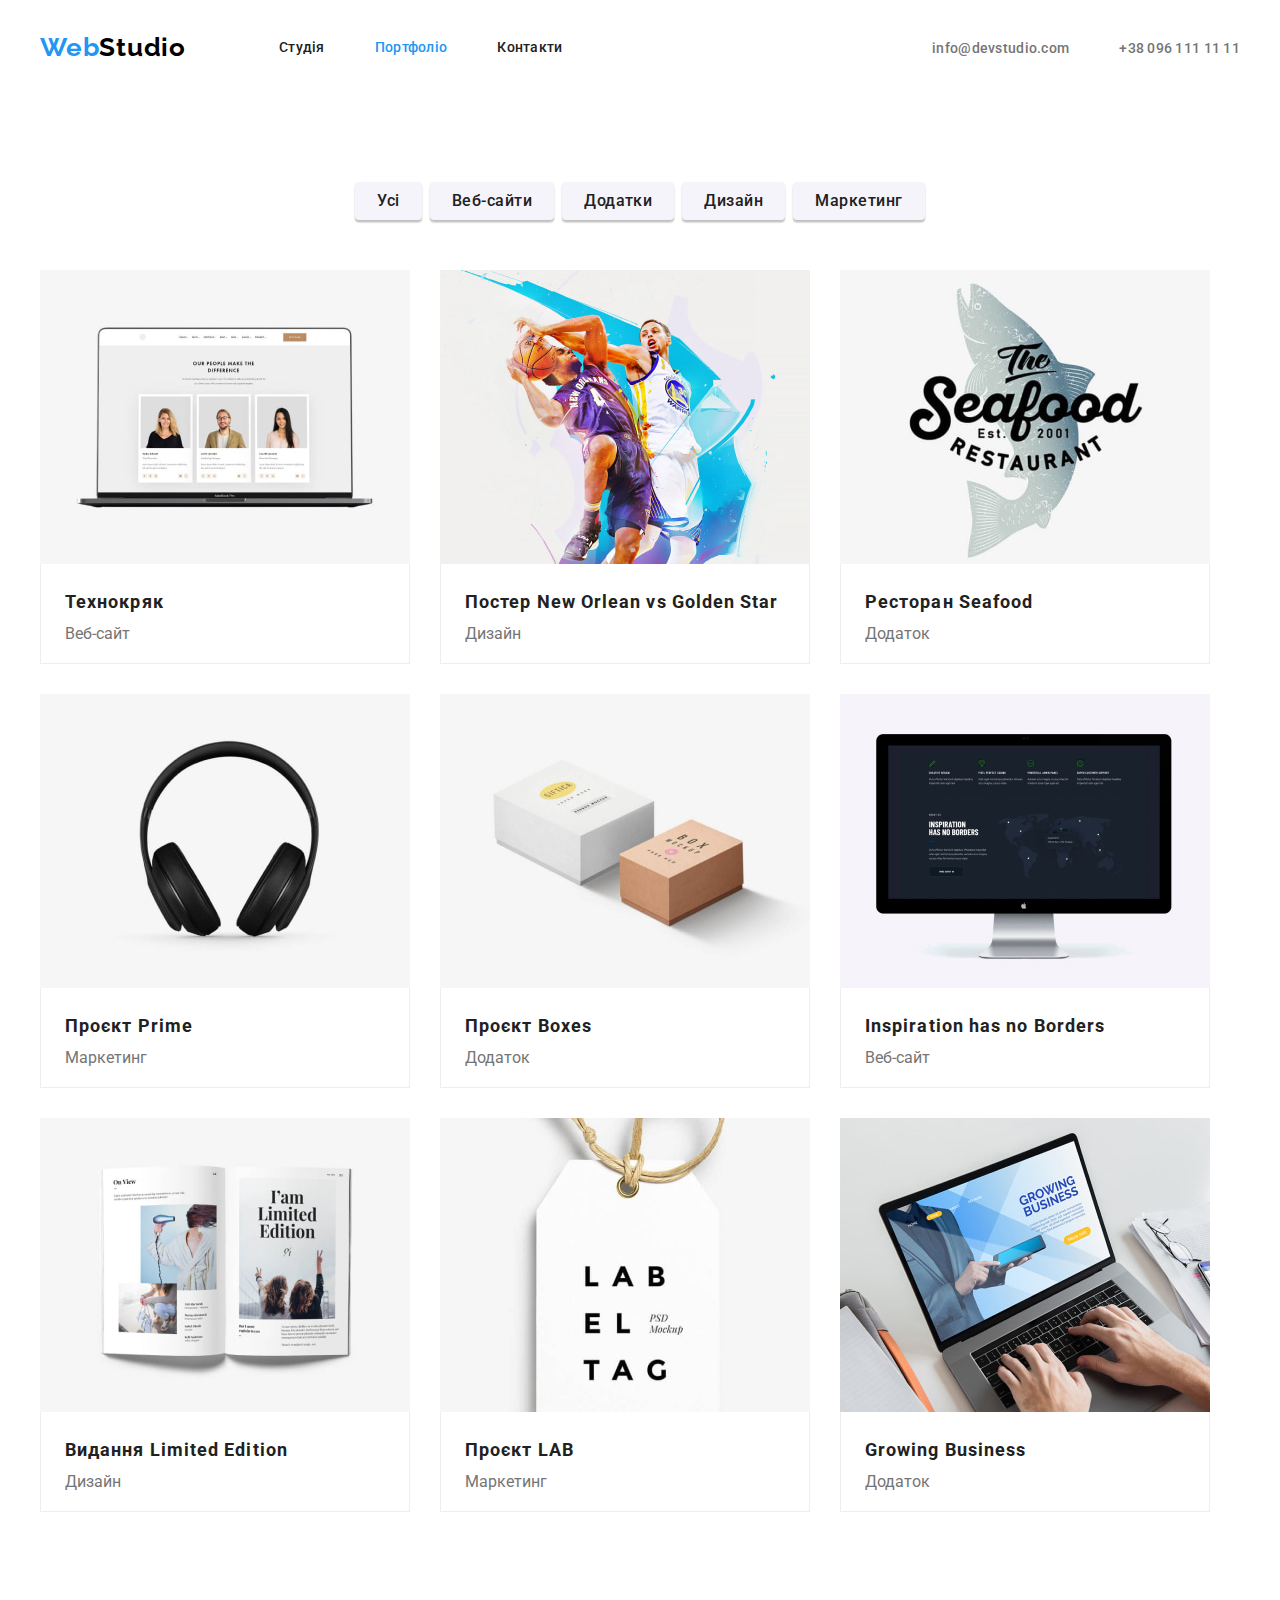
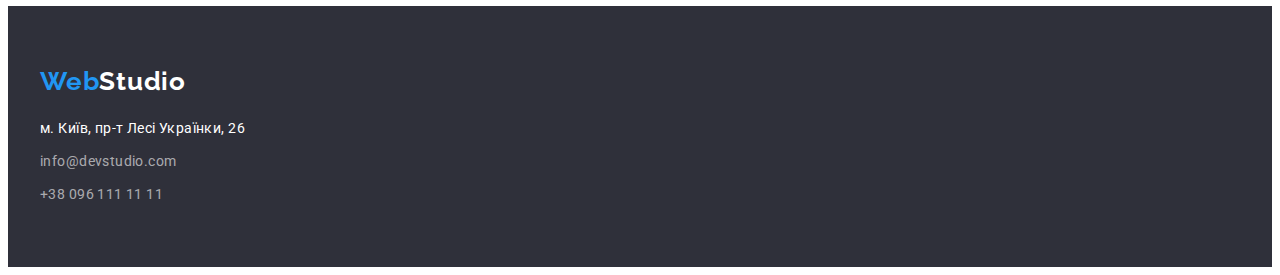
==== portfolio.html @ addada61 "Initial commit" ====
<!DOCTYPE html>
<html lang="uk">
  <head>
    <meta charset="UTF-8" />
    <meta http-equiv="X-UA-Compatible" content="IE=edge" />
    <meta name="viewport" content="width=device-width, initial-scale=1.0" />
    <title>Web studio (Version2.1) - Figma</title>
    <link
      href="https://fonts.googleapis.com/css2?family=Raleway:wght@700&family=Roboto:wght@400;500;700;900&display=swap"
      rel="stylesheet"
    />
    <!-- normalize -->
    <link
      rel="stylesheet"
      href="https://cdnjs.cloudflare.com/ajax/libs/modern-normalize/1.1.0/modern-normalize.min.css"
      integrity="sha512-wpPYUAdjBVSE4KJnH1VR1HeZfpl1ub8YT/NKx4PuQ5NmX2tKuGu6U/JRp5y+Y8XG2tV+wKQpNHVUX03MfMFn9Q=="
      crossorigin="anonymous"
      referrerpolicy="no-referrer"
    />
    <link rel="stylesheet" href="./css/styles.css" />
  </head>
  <body>
    <!-- Шапка -->
    <header>
      <div class="container header-container">
        <nav class="nav">
          <a href="./index.html" class="nav-link-logo"
            ><span class="nav-logo">Web</span><span class="nav-logocolor">Studio</span></a
          >
          <ul class="header-list">
            <li>
              <a class="nav-link" href="./index.html">Студія</a>
            </li>
            <li>
              <a href="./portfolio.html" class="current nav-link">Портфоліо</a>
            </li>
            <li>
              <a href="" class="nav-link">Контакти</a>
            </li>
          </ul>
        </nav>
        <ul class="header-group">
          <li><a href="mailto:info@devstudio.com" class="contact">info@devstudio.com</a></li>
          <li><a href="tel:+380961111111" class="contact">+38 096 111 11 11</a></li>
        </ul>
      </div>
    </header>
    <!-- Головна -->
    <main>
      <section class="container portfolio-container">
        <h1 class="visually-hidden">Портфоліо</h1>
        <ul class="radio-buttons">
          <li><button type="button" class="radio-button">Усі</button></li>
          <li><button type="button" class="radio-button">Веб-сайти</button></li>
          <li><button type="button" class="radio-button">Додатки</button></li>
          <li><button type="button" class="radio-button">Дизайн</button></li>
          <li><button type="button" class="radio-button">Маркетинг</button></li>
        </ul>
        <ul class="portfolio-list">
          <li>
            <a href="">
              <img src="./images/img8.jpg" alt="ноутбук" width="370" height="294" />
              <div class="border-item">
                <h2 class="work-title">Технокряк</h2>
                <p>Веб-сайт</p>
              </div>
            </a>
          </li>
          <li>
            <a href="">
              <img src="./images/img9.jpg" alt="баскетболісти" width="370" height="294" />
              <div class="border-item">
                <h2 class="work-title">Постер New Orlean vs Golden Star</h2>
                <p>Дизайн</p>
              </div>
            </a>
          </li>
          <li>
            <a href="">
              <img src="./images/img10.jpg" alt="логотип ресторану" width="370" height="294" />
              <div class="border-item">
                <h2 class="work-title">Ресторан Seafood</h2>
                <p>Додаток</p>
              </div>
            </a>
          </li>
          <li>
            <a href="">
              <img src="./images/img11.jpg" alt="навушники" width="370" height="294" />
              <div class="border-item">
                <h2 class="work-title">Проєкт Prime</h2>
                <p>Маркетинг</p>
              </div>
            </a>
          </li>
          <li>
            <a href="">
              <img src="./images/img13.jpg" alt="дві коробки" width="370" height="294" />
              <div class="border-item">
                <h2 class="work-title">Проєкт Boxes</h2>
                <p>Додаток</p>
              </div>
            </a>
          </li>
          <li>
            <a href="">
              <img src="./images/img12.jpg" alt="монітор" width="370" height="294" />
              <div class="border-item">
                <h2 class="work-title">Inspiration has no Borders</h2>
                <p>Веб-сайт</p>
              </div>
            </a>
          </li>
          <li>
            <a href="">
              <img src="./images/img14.jpg" alt="книжка" width="370" height="294" />
              <div class="border-item">
                <h2 class="work-title">Видання Limited Edition</h2>
                <p>Дизайн</p>
              </div>
            </a>
          </li>
          <li>
            <a href="">
              <img src="./images/img15.jpg" alt="бірка" width="370" height="294" />
              <div class="border-item">
                <h2 class="work-title">Проєкт LAB</h2>
                <p>Маркетинг</p>
              </div>
            </a>
          </li>
          <li>
            <a href="">
              <img src="./images/img16.jpg" alt="ноутбук" width="370" height="294" />
              <div class="border-item">
                <h2 class="work-title">Growing Business</h2>
                <p>Додаток</p>
              </div>
            </a>
          </li>
        </ul>
      </section>
    </main>

    <!-- Підвал -->
    <footer class="footer">
      <div class="container">
        <a href="./index.html" class="footer-logo"
          ><span class="footer-logo-color">Web</span><span class="footer-logocolor">Studio</span></a
        >
        <address>
          <ul class="adress-list">
            <li>
              <a
                href="https://goo.gl/maps/HY2AUErTmm1fDFxa6"
                target="_blank"
                rel="noopener noreferrer"
                class="footer-map-contact"
                >м. Київ, пр-т Лесі Українки, 26</a
              >
            </li>
            <li>
              <a href="mailto:info@devstudio.com" class="footer-contact">info@devstudio.com</a>
            </li>
            <li><a href="tel:+380961111111" class="footer-contact">+38 096 111 11 11</a></li>
          </ul>
        </address>
      </div>
    </footer>
  </body>
</html>
---- css/styles.css ----
:root {
  --button-color: #2196f3;
  --headline-color: #212121;
  --text-color: #757575;
  --main-cl: #ffffff;
  --section-bg-cl: #2f303a;
  --nav-logo-cl: #000000;
  --bcg-btn-cl: #f5f4fa;
}

body {
  background-color: var(--main-cl);
  color: var(--text-color);
  font-family: 'Roboto', sans-serif;
}

/* Reset */

a {
  text-decoration: none;
}

ul {
  list-style: none;
}

h1,
h2,
h3,
h4,
h5,
h6,
p,
ul {
  margin: 0;
  padding: 0;
}

img {
  display: block;
}

/* Index.html */
/* Шапка */

.container {
  width: 1200px;
  padding-right: 15px;
  padding-left: 15px;
  margin-right: auto;
  margin-left: auto;
}

.section {
  padding-top: 94px;
  padding-bottom: 94px;
}

.header-list {
  display: flex;
  margin-left: 93px;
  gap: 50px;
}

.header-container {
  display: flex;
  align-items: center;
}

.nav {
  display: flex;
  align-items: center;
  margin-right: auto;
}

.header-group {
  display: flex;
  gap: 50px;
}

.nav-link-logo {
  font-family: 'Raleway';
  font-weight: 700;
  font-size: 26px;
  line-height: 1.2;
  letter-spacing: 0.03em;
}

.nav-logo {
  color: var(--button-color);
}

.nav-logocolor {
  color: var(--nav-logo-cl);
}

.nav-link {
  color: var(--headline-color);
  font-weight: 500;
  font-size: 14px;
  line-height: 1.14;
  letter-spacing: 0.02em;
  padding-top: 32px;
  padding-bottom: 32px;
  display: block;
}

.nav-link:hover,
.nav-link:focus {
  color: var(--button-color);
}

.current {
  color: var(--button-color);
}

.contact {
  color: var(--text-color);
  font-family: 'Roboto';
  font-weight: 500;
  font-size: 14px;
  line-height: 1.14;
  letter-spacing: 0.02em;
}

.contact:hover,
.contact:focus {
  color: var(--button-color);
}

/* Головна */

.hero-section {
  background-color: var(--section-bg-cl);
  padding-top: 200px;
  padding-bottom: 200px;
}

h1 {
  color: var(--main-cl);
  font-weight: 900;
  font-size: 44px;
  line-height: 1.36;
  text-align: center;
  letter-spacing: 0.06em;
  text-transform: uppercase;
  margin-bottom: 30px;
  width: 696px;
  margin-left: auto;
  margin-right: auto;
}

.button-order {
  display: block;
  margin-right: auto;
  margin-left: auto;
  color: var(--main-cl);
  background-color: var(--button-color);
  font-family: 'Roboto';
  font-weight: 700;
  font-size: 16px;
  line-height: 1.88;
  letter-spacing: 0.06em;
  cursor: pointer;
  border: none;
  width: 216px;
  height: 50px;
}

.about-us {
  display: inline-flex;
  gap: 30px;
}

.about-us li {
  width: 270px;
}

.about-us li h3 {
  margin-bottom: 10px;
}

.about ul li p {
  font-size: 14px;
  line-height: 1.71;
}

.about h3 {
  color: var(--headline-color);
  font-weight: 700;
  font-size: 14px;
  line-height: 1.14;
  letter-spacing: 0.03em;
  text-transform: uppercase;
}

.work {
  padding-top: 0;
}

.title {
  color: var(--headline-color);
  font-weight: 700;
  font-size: 36px;
  line-height: 1.17;
  text-align: center;
  letter-spacing: 0.03em;
  margin-bottom: 50px;
}

.our-work {
  display: flex;
  gap: 30px;
}

.team {
  background-color: #f5f4fa;
}

.our-team {
  display: flex;
  gap: 30px;
}

.our-team-list {
  box-shadow: 0px 1px 3px rgba(0, 0, 0, 0.12), 0px 1px 1px rgba(0, 0, 0, 0.14),
    0px 2px 1px rgba(0, 0, 0, 0.2);
  border-radius: 0px 0px 4px 4px;
}

.team h3 {
  color: var(--headline-color);
  font-weight: 500;
  font-size: 16px;
  line-height: 1.19;
  text-align: center;
  letter-spacing: 0.03em;
  margin-bottom: 10px;
}

.our-teammate {
  padding-top: 30px;
  padding-bottom: 30px;
}

.team p {
  font-weight: 400;
  font-size: 16px;
  line-height: 1.19;
  text-align: center;
  letter-spacing: 0.03em;
}

/* Підвал */

.footer {
  background-color: #2f303a;
  padding-bottom: 60px;
  padding-top: 60px;
}

.footer-logo {
  font-family: 'Raleway';
  font-weight: 700;
  font-size: 26px;
  line-height: 1.2;
  letter-spacing: 0.03em;
}

.footer-logo-color {
  color: var(--button-color);
}

.footer-logocolor {
  color: var(--main-cl);
}

address {
  margin-top: 20px;
}

.adress-list {
  font-weight: 400;
  font-size: 14px;
  line-height: 1.71;
  letter-spacing: 0.03em;
  font-style: normal;
}

.footer .adress-list li {
  margin-bottom: 9px;
}

.footer .adress-list li:last-child {
  margin: 0;
}

.footer-map-contact {
  color: var(--main-cl);
}

.footer-map-contact:hover,
.footer-map-contact:focus {
  color: var(--button-color);
}

.footer-contact {
  color: rgba(255, 255, 255, 0.6);
}

.footer-contact:hover,
.footer-contact:focus {
  color: var(--button-color);
}

/* Portfolio.html */

.portfolio-list {
  display: flex;
  flex-wrap: wrap;
  gap: 30px;
}

.radio-button {
  font-family: inherit;
  color: var(--headline-color);
  background-color: var(--bcg-btn-cl);
  font-weight: 500;
  font-size: 16px;
  line-height: 1.62;
  text-align: center;
  letter-spacing: 0.03em;
  border: 0;
  cursor: pointer;
  box-shadow: 0px 3px 1px rgba(0, 0, 0, 0.1), 0px 1px 2px rgba(0, 0, 0, 0.08),
    0px 2px 2px rgba(0, 0, 0, 0.12);
  border-radius: 4px;
  padding-top: 6px;
  padding-bottom: 6px;
  padding-left: 22px;
  padding-right: 22px;
  border-radius: 4px;
}

.radio-button:hover,
.radio-button:focus {
  color: var(--main-cl);
  background-color: var(--button-color);
  box-shadow: 0px 3px 1px rgba(0, 0, 0, 0.1), 0px 1px 2px rgba(0, 0, 0, 0.08),
    0px 2px 2px rgba(0, 0, 0, 0.12);
  border-radius: 4px;
}

.radio-buttons {
  display: flex;
  justify-content: center;
  gap: 8px;
  margin-left: auto;
  margin-right: auto;
  margin-bottom: 50px;
}

.visually-hidden {
  position: absolute;
  width: 1px;
  height: 1px;
  margin: -1px;
  border: 0;
  padding: 0;
  white-space: nowrap;
  clip-path: inset(100%);
  clip: rect(0 0 0 0);
  overflow: hidden;
}

.work-title {
  color: var(--headline-color);
  font-weight: 700;
  font-size: 18px;
  line-height: 2;
  letter-spacing: 0.06em;
}

.work p {
  color: var(--text-color);
  font-size: 16px;
  line-height: calc(30 / 16);
  letter-spacing: 0.03em;
}

.work-title {
  text-align: left;
  margin-bottom: 4px;
}

.portfolio-list li p {
  text-align: left;
  color: var(--text-color);
}

.border-item {
  border: 1px solid #eeeeee;
  border-top: none;
  padding-top: 20px;
  padding-right: 24px;
  padding-bottom: 20px;
  padding-left: 24px;
}

.portfolio-container {
  padding-bottom: 94px;
  padding-top: 94px;
}
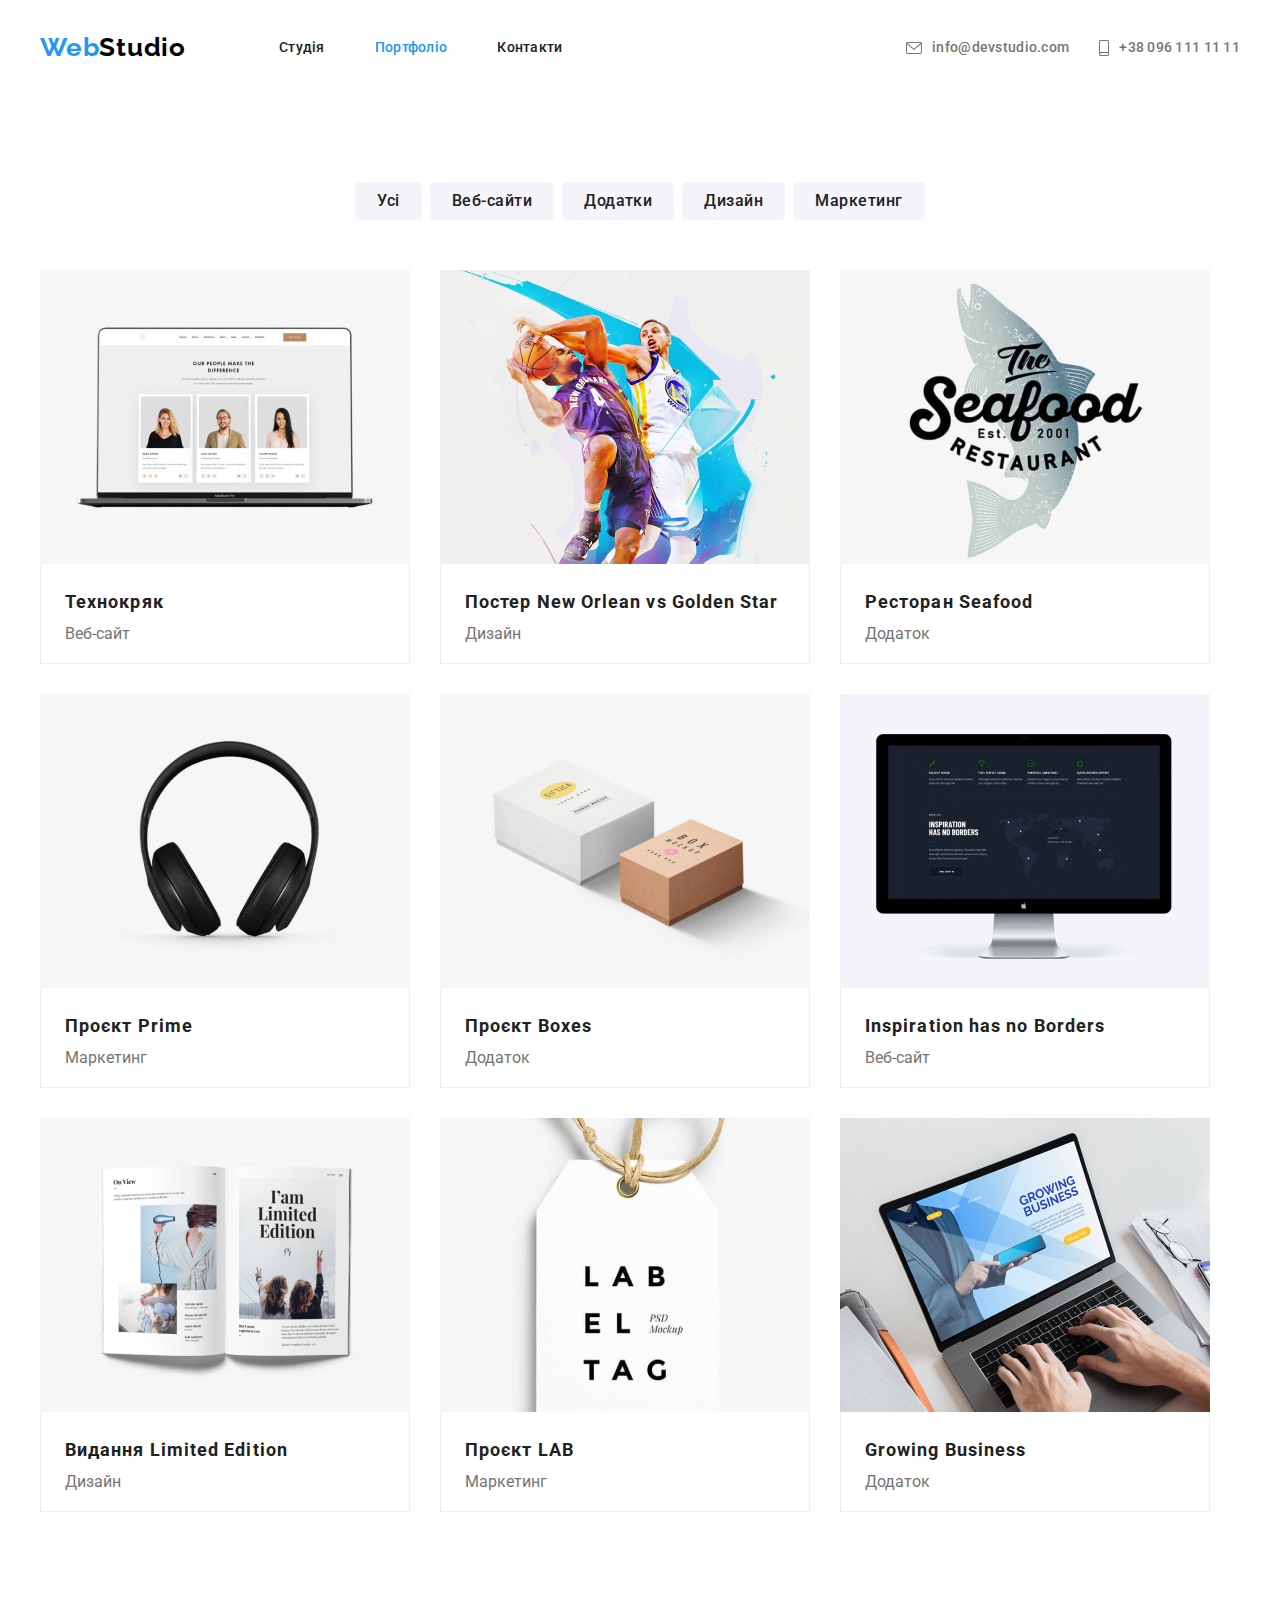
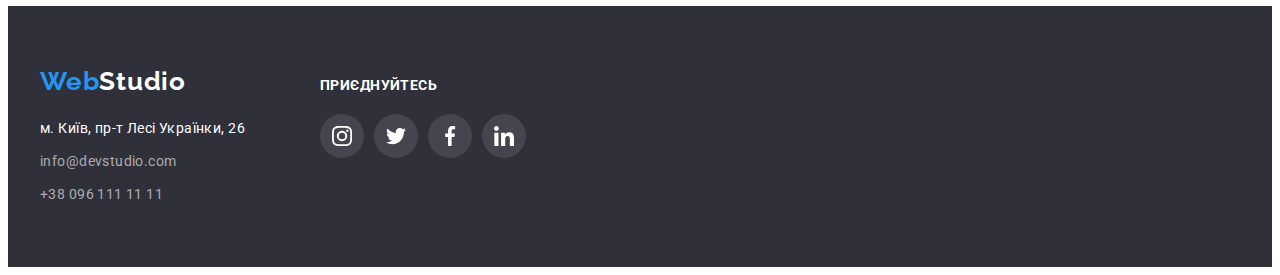
==== commit 51d7ffe9: "complete-hw-04" ====
--- a/portfolio.html
+++ b/portfolio.html
@@ -40,131 +40,218 @@
           </ul>
         </nav>
         <ul class="header-group">
-          <li><a href="mailto:info@devstudio.com" class="contact">info@devstudio.com</a></li>
-          <li><a href="tel:+380961111111" class="contact">+38 096 111 11 11</a></li>
+          <li>
+            <a href="mailto:info@devstudio.com" class="contact">
+              <svg class="" width="16" height="12">
+                <use href="./images/icons.svg#icon-mail"></use>
+              </svg>
+              info@devstudio.com
+            </a>
+          </li>
+          <li>
+            <a href="tel:+380961111111" class="contact">
+              <svg width="10" height="16">
+                <use href="./images/icons.svg#icon-smartphone"></use>
+              </svg>
+              +38 096 111 11 11</a
+            >
+          </li>
         </ul>
       </div>
     </header>
     <!-- Головна -->
     <main>
-      <section class="container portfolio-container">
-        <h1 class="visually-hidden">Портфоліо</h1>
-        <ul class="radio-buttons">
-          <li><button type="button" class="radio-button">Усі</button></li>
-          <li><button type="button" class="radio-button">Веб-сайти</button></li>
-          <li><button type="button" class="radio-button">Додатки</button></li>
-          <li><button type="button" class="radio-button">Дизайн</button></li>
-          <li><button type="button" class="radio-button">Маркетинг</button></li>
-        </ul>
-        <ul class="portfolio-list">
-          <li>
-            <a href="">
-              <img src="./images/img8.jpg" alt="ноутбук" width="370" height="294" />
-              <div class="border-item">
-                <h2 class="work-title">Технокряк</h2>
-                <p>Веб-сайт</p>
-              </div>
-            </a>
-          </li>
-          <li>
-            <a href="">
-              <img src="./images/img9.jpg" alt="баскетболісти" width="370" height="294" />
-              <div class="border-item">
-                <h2 class="work-title">Постер New Orlean vs Golden Star</h2>
-                <p>Дизайн</p>
-              </div>
-            </a>
-          </li>
-          <li>
-            <a href="">
-              <img src="./images/img10.jpg" alt="логотип ресторану" width="370" height="294" />
-              <div class="border-item">
-                <h2 class="work-title">Ресторан Seafood</h2>
-                <p>Додаток</p>
-              </div>
-            </a>
-          </li>
-          <li>
-            <a href="">
-              <img src="./images/img11.jpg" alt="навушники" width="370" height="294" />
-              <div class="border-item">
-                <h2 class="work-title">Проєкт Prime</h2>
-                <p>Маркетинг</p>
-              </div>
-            </a>
-          </li>
-          <li>
-            <a href="">
-              <img src="./images/img13.jpg" alt="дві коробки" width="370" height="294" />
-              <div class="border-item">
-                <h2 class="work-title">Проєкт Boxes</h2>
-                <p>Додаток</p>
-              </div>
-            </a>
-          </li>
-          <li>
-            <a href="">
-              <img src="./images/img12.jpg" alt="монітор" width="370" height="294" />
-              <div class="border-item">
-                <h2 class="work-title">Inspiration has no Borders</h2>
-                <p>Веб-сайт</p>
-              </div>
-            </a>
-          </li>
-          <li>
-            <a href="">
-              <img src="./images/img14.jpg" alt="книжка" width="370" height="294" />
-              <div class="border-item">
-                <h2 class="work-title">Видання Limited Edition</h2>
-                <p>Дизайн</p>
-              </div>
-            </a>
-          </li>
-          <li>
-            <a href="">
-              <img src="./images/img15.jpg" alt="бірка" width="370" height="294" />
-              <div class="border-item">
-                <h2 class="work-title">Проєкт LAB</h2>
-                <p>Маркетинг</p>
-              </div>
-            </a>
-          </li>
-          <li>
-            <a href="">
-              <img src="./images/img16.jpg" alt="ноутбук" width="370" height="294" />
-              <div class="border-item">
-                <h2 class="work-title">Growing Business</h2>
-                <p>Додаток</p>
-              </div>
-            </a>
-          </li>
-        </ul>
+      <section class="portfolio-container">
+        <div class="container">
+          <h1 class="visually-hidden">Портфоліо</h1>
+          <ul class="radio-buttons">
+            <li><button type="button" class="radio-button">Усі</button></li>
+            <li><button type="button" class="radio-button">Веб-сайти</button></li>
+            <li><button type="button" class="radio-button">Додатки</button></li>
+            <li><button type="button" class="radio-button">Дизайн</button></li>
+            <li><button type="button" class="radio-button">Маркетинг</button></li>
+          </ul>
+          <ul class="portfolio-list">
+            <li>
+              <div class="box-item">
+                <a href="">
+                  <img src="./images/img8.jpg" alt="ноутбук" width="370" height="294" />
+                  <div class="border-item">
+                    <h2 class="work-title">Технокряк</h2>
+                    <p>Веб-сайт</p>
+                  </div>
+                </a>
+              </div>
+            </li>
+            <li>
+              <div class="box-item">
+                <a href="">
+                  <img src="./images/img9.jpg" alt="баскетболісти" width="370" height="294" />
+                  <div class="border-item">
+                    <h2 class="work-title">Постер New Orlean vs Golden Star</h2>
+                    <p>Дизайн</p>
+                  </div>
+                </a>
+              </div>
+            </li>
+            <li>
+              <div class="box-item">
+                <a href="">
+                  <img src="./images/img10.jpg" alt="логотип ресторану" width="370" height="294" />
+                  <div class="border-item">
+                    <h2 class="work-title">Ресторан Seafood</h2>
+                    <p>Додаток</p>
+                  </div>
+                </a>
+              </div>
+            </li>
+            <li>
+              <div class="box-item">
+                <a href="">
+                  <img src="./images/img11.jpg" alt="навушники" width="370" height="294" />
+                  <div class="border-item">
+                    <h2 class="work-title">Проєкт Prime</h2>
+                    <p>Маркетинг</p>
+                  </div>
+                </a>
+              </div>
+            </li>
+            <li>
+              <div class="box-item">
+                <a href="">
+                  <img src="./images/img13.jpg" alt="дві коробки" width="370" height="294" />
+                  <div class="border-item">
+                    <h2 class="work-title">Проєкт Boxes</h2>
+                    <p>Додаток</p>
+                  </div>
+                </a>
+              </div>
+            </li>
+            <li>
+              <div class="box-item">
+                <a href="">
+                  <img src="./images/img12.jpg" alt="монітор" width="370" height="294" />
+                  <div class="border-item">
+                    <h2 class="work-title">Inspiration has no Borders</h2>
+                    <p>Веб-сайт</p>
+                  </div>
+                </a>
+              </div>
+            </li>
+            <li>
+              <div class="box-item">
+                <a href="">
+                  <img src="./images/img14.jpg" alt="книжка" width="370" height="294" />
+                  <div class="border-item">
+                    <h2 class="work-title">Видання Limited Edition</h2>
+                    <p>Дизайн</p>
+                  </div>
+                </a>
+              </div>
+            </li>
+            <li>
+              <div class="box-item">
+                <a href="">
+                  <img src="./images/img15.jpg" alt="бірка" width="370" height="294" />
+                  <div class="border-item">
+                    <h2 class="work-title">Проєкт LAB</h2>
+                    <p>Маркетинг</p>
+                  </div>
+                </a>
+              </div>
+            </li>
+            <li>
+              <div class="box-item">
+                <a href="">
+                  <img src="./images/img16.jpg" alt="ноутбук" width="370" height="294" />
+                  <div class="border-item">
+                    <h2 class="work-title">Growing Business</h2>
+                    <p>Додаток</p>
+                  </div>
+                </a>
+              </div>
+            </li>
+          </ul>
+        </div>
       </section>
     </main>
 
     <!-- Підвал -->
-    <footer class="footer">
-      <div class="container">
-        <a href="./index.html" class="footer-logo"
-          ><span class="footer-logo-color">Web</span><span class="footer-logocolor">Studio</span></a
-        >
-        <address>
-          <ul class="adress-list">
-            <li>
-              <a
-                href="https://goo.gl/maps/HY2AUErTmm1fDFxa6"
-                target="_blank"
-                rel="noopener noreferrer"
-                class="footer-map-contact"
-                >м. Київ, пр-т Лесі Українки, 26</a
-              >
-            </li>
-            <li>
-              <a href="mailto:info@devstudio.com" class="footer-contact">info@devstudio.com</a>
-            </li>
-            <li><a href="tel:+380961111111" class="footer-contact">+38 096 111 11 11</a></li>
-          </ul>
-        </address>
+    <footer>
+      <div class="container footer">
+        <div class="adress-footer">
+          <a href="./index.html" class="footer-logo"
+            ><span class="footer-logo-color">Web</span
+            ><span class="footer-logocolor">Studio</span></a
+          >
+          <address class="address">
+            <ul class="adress-list">
+              <li>
+                <a
+                  href="https://goo.gl/maps/HY2AUErTmm1fDFxa6"
+                  target="_blank"
+                  rel="noopener noreferrer"
+                  class="footer-map-contact"
+                  >м. Київ, пр-т Лесі Українки, 26</a
+                >
+              </li>
+              <li>
+                <a href="mailto:info@devstudio.com" class="footer-contact">info@devstudio.com</a>
+              </li>
+              <li><a href="tel:+380961111111" class="footer-contact">+38 096 111 11 11</a></li>
+            </ul>
+          </address>
+        </div>
+
+        <div class="our-social-links">
+          <h2 class="join-in">Приєднуйтесь</h2>
+          <ul class="social-links">
+            <li class="social-item">
+              <a
+                class="social-link-footer"
+                href="https://instagram.com"
+                target="_blank"
+                rel="noopener noreferrer"
+                aria-label="Instagram"
+                ><svg class="social-icon-footer" width="20" height="20">
+                  <use href="./images/icons.svg#icon-instagram"></use></svg
+              ></a>
+            </li>
+            <li class="social-item">
+              <a
+                class="social-link-footer"
+                href="https://twitter.com"
+                target="_blank"
+                rel="noopener noreferrer"
+                aria-label="Twitter"
+                ><svg class="social-icon-footer" width="20" height="20">
+                  <use href="./images/icons.svg#icon-twitter"></use></svg
+              ></a>
+            </li>
+            <li class="social-item">
+              <a
+                class="social-link-footer"
+                href="https://facebook.com"
+                target="_blank"
+                rel="noopener noreferrer"
+                aria-label="Facebook"
+                ><svg class="social-icon-footer" width="20" height="20">
+                  <use href="./images/icons.svg#icon-facebook"></use></svg
+              ></a>
+            </li>
+            <li class="social-item">
+              <a
+                class="social-link-footer"
+                href="https://linkedin.com"
+                target="_blank"
+                rel="noopener noreferrer"
+                aria-label="LinkedIn"
+                ><svg class="social-icon-footer" width="20" height="20">
+                  <use href="./images/icons.svg#icon-linkedin"></use></svg
+              ></a>
+            </li>
+          </ul>
+        </div>
       </div>
     </footer>
   </body>
--- a/css/styles.css
+++ b/css/styles.css
@@ -75,7 +75,7 @@
 
 .header-group {
   display: flex;
-  gap: 50px;
+  gap: 30px;
 }
 
 .nav-link-logo {
@@ -115,25 +115,46 @@
 }
 
 .contact {
+  display: flex;
+  align-items: center;
+  gap: 10px;
   color: var(--text-color);
   font-family: 'Roboto';
   font-weight: 500;
   font-size: 14px;
   line-height: 1.14;
   letter-spacing: 0.02em;
+  fill: var(--text-color);
+}
+
+.mail {
+  gap: 10px;
+  fill: currentColor;
 }
 
 .contact:hover,
 .contact:focus {
   color: var(--button-color);
+  fill: var(--button-color);
 }
 
 /* Головна */
 
 .hero-section {
+  padding-bottom: 0;
+  padding-top: 0;
+}
+
+.overlay {
   background-color: var(--section-bg-cl);
   padding-top: 200px;
   padding-bottom: 200px;
+
+  width: 1600px;
+  height: 600px;
+  background-image: linear-gradient(to right, #2f303a66, #2f303a66), url(/images/bcgimg.jpg);
+  background-repeat: no-repeat;
+  background-position: 50% 50%;
 }
 
 h1 {
@@ -167,6 +188,20 @@
   height: 50px;
 }
 
+.about-us-bcg {
+  display: flex;
+  align-items: center;
+  justify-content: center;
+  width: 270px;
+  height: 120px;
+  background-color: var(--bcg-btn-cl);
+  border-radius: 4px;
+  margin-bottom: 30px;
+}
+
+.icon-list {
+}
+
 .about-us {
   display: inline-flex;
   gap: 30px;
@@ -217,9 +252,45 @@
   background-color: #f5f4fa;
 }
 
+/* social links */
+
+.social-list {
+  display: flex;
+  gap: 10px;
+  justify-content: center;
+}
+
 .our-team {
   display: flex;
   gap: 30px;
+}
+
+.team-position {
+  margin-bottom: 16px;
+}
+
+.social-link {
+  display: flex;
+  align-items: center;
+  justify-content: center;
+  width: 44px;
+  height: 44px;
+  border-radius: 50%;
+  background-color: var(--main-cl);
+}
+
+.social-link:hover,
+.social-link:focus {
+  background-color: var(--button-color);
+}
+
+.social-icon {
+  fill: #afb1b8;
+}
+
+.social-link:hover .social-icon,
+.social-link:focus .social-icon {
+  fill: var(--main-cl);
 }
 
 .our-team-list {
@@ -251,12 +322,51 @@
   letter-spacing: 0.03em;
 }
 
+.our-clients-list {
+  display: flex;
+  gap: 30px;
+  justify-content: center;
+}
+
+.clients-link {
+  display: flex;
+  align-items: center;
+  justify-content: center;
+  width: 170px;
+  height: 92px;
+  border: 1px solid #afb1b8;
+  border-radius: 4px;
+}
+
+.clients-link:hover,
+.clients-link:focus {
+  border: 1px solid var(--button-color);
+}
+
+.clients-link:hover .icon-client-logo,
+.clients-link:focus .icon-client-logo {
+  fill: var(--button-color);
+}
+
+.icon-client-logo {
+  fill: #afb1b8;
+}
+
 /* Підвал */
 
 .footer {
+  display: flex;
+  align-items: baseline;
+}
+
+footer {
   background-color: #2f303a;
   padding-bottom: 60px;
   padding-top: 60px;
+}
+
+.adress-footer {
+  margin-right: 75px;
 }
 
 .footer-logo {
@@ -311,6 +421,41 @@
 .footer-contact:hover,
 .footer-contact:focus {
   color: var(--button-color);
+}
+
+.social-links {
+  display: flex;
+  gap: 10px;
+}
+
+.social-icon-footer {
+  fill: var(--main-cl);
+}
+
+.social-link-footer {
+  display: flex;
+  align-items: center;
+  justify-content: center;
+  width: 44px;
+  height: 44px;
+  border-radius: 50%;
+  background-color: #ffffff1a;
+}
+
+.social-link-footer:hover,
+.social-link-footer:focus {
+  background-color: var(--button-color);
+}
+
+.join-in {
+  font-weight: 700;
+  font-size: 14px;
+  line-height: 1.14;
+  letter-spacing: 0.03em;
+  text-transform: uppercase;
+
+  color: var(--main-cl);
+  padding-bottom: 20px;
 }
 
 /* Portfolio.html */
@@ -332,8 +477,6 @@
   letter-spacing: 0.03em;
   border: 0;
   cursor: pointer;
-  box-shadow: 0px 3px 1px rgba(0, 0, 0, 0.1), 0px 1px 2px rgba(0, 0, 0, 0.08),
-    0px 2px 2px rgba(0, 0, 0, 0.12);
   border-radius: 4px;
   padding-top: 6px;
   padding-bottom: 6px;
@@ -373,6 +516,12 @@
   overflow: hidden;
 }
 
+.box-item:hover,
+.box-item:focus {
+  box-shadow: 0px 1px 1px rgba(0, 0, 0, 0.12), 0px 4px 4px rgba(0, 0, 0, 0.06),
+    1px 4px 6px rgba(0, 0, 0, 0.16);
+}
+
 .work-title {
   color: var(--headline-color);
   font-weight: 700;
